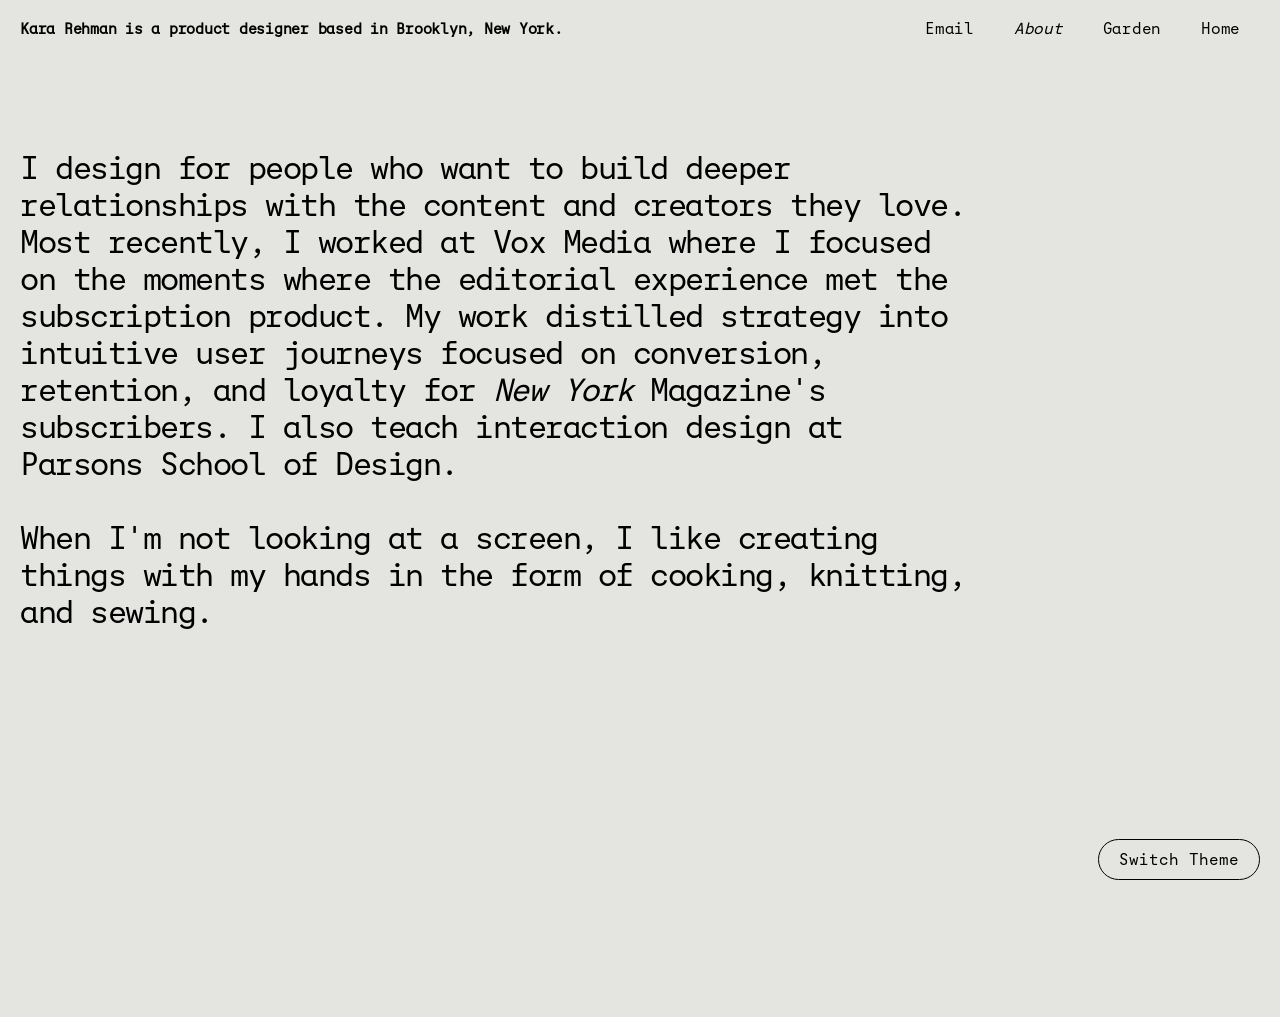
==== about.html @ 9af10dfe "Update about.html" ====
<html>
  <head>
     <title>Kara Rehman</title>
     <meta property="og:title" content="Kara Rehman">
     <meta property="og:type" content="website">
     <meta property="og:url" content="https://kararehman.github.io/">
     <meta property="og:description" content="Kara Rehman is a product designer based in Brooklyn, New York.">
     <meta property="og:site_name" content="Kara">
     <meta property="og:image" content="docs/mobileonboardingflow.png">
     <meta name="viewport" content="width=device-width, initial-scale=1.0">
     <link rel="stylesheet" href="style.css">
      <link id="theme-stylesheet" rel="stylesheet" href="style.css">
     <link href="line.css">
    </head>
  
     <body>
  <div class="header">
       <h1>Kara Rehman is a product designer based in Brooklyn, New York.</h1>
  <div class="navigation">
    <div class="navbutton"><a href="mailto: karaewilson16@gmail.com">Email</a></div>
      <div class="navbutton"><a href="about.html"><i>About</i></a></div>
    <div class="navbutton"><a href="garden.html">Garden</a></div>
    <div class="navbutton"><a href="index.html">Home</a></div>
    </div>
    </div>
       <div class="aboutdescription"><p> 
         I design for people who want to build deeper relationships with the content and creators they love. Most recently, I worked at Vox Media where I focused on the moments where the editorial experience met the subscription product. My work distilled strategy into intuitive user journeys focused on conversion, retention, and loyalty for <i>New York</i> Magazine's subscribers. I also teach interaction design at Parsons School of Design.
         
         <br><br>

         When I'm not looking at a screen, I like creating things with my hands in the form of cooking, knitting, and sewing. 
       </p></div>
        <button id="theme-toggle" onclick="toggleTheme()">Switch Theme</button>

                <script src="script.js"></script>

     </body>
</html>
---- style.css ----
@font-face {
  font-family: 'AugerMonoRegular';
  src: url('docs/AugerMonoTEST-Regular.otf');
  font-style: normal;
}

@font-face {
  font-family: 'AugerMonoLight';
  src: url('docs/AugerMonoTEST-Light.otf');
  font-style: normal;
}

@font-face {
  font-family: 'AugerMonoBold';
  src: url('docs/AugerMonoTEST-Bold.otf');
  font-style: normal;
}

@font-face {
  font-family: 'AugerMonoMedium';
  src: url('docs/AugerMonoTEST-Medium.otf');
  font-style: normal;
}

html, body {
  height: 100%;
  margin: 0;
  letter-spacing: -0.25px;
}

h1 {
  font-family: 'AugerMonoRegular', 'Courier New';
  font-size: 15px; 
  color: black;
  display: block;
  margin: 20px;
  max-width: 60%;
  align-items: center;
}

.homebutton {
  font-family: 'AugerMonoBold', 'Courier New';
  font-size: 15px; 
  color: black;
  position: fixed;
  top: 20px; 
  left: 20px; 
}

::selection {
background-color: black;
  color: white;
}

body {
  background-color: #E4E5E0;
  display: flex;
  flex-direction: column;
  min-height: 100vh;
}

.header {
  display: flex; 
  flex-direction: row; 
  justify-content: space-between; 
}

.navigation {
padding: 0px 20px; 
  display: flex;
  flex-direction: row; 
}

.navbutton {
  font-family: 'AugerMonoRegular', 'Courier New';
  font-size: 16px; 
  color: black; 
  display: flex; 
  flex-direction: row; 
  padding: 0px 20px;
  align-items: center;     /* Vertical */
}

a, a:active {
text-decoration: none;
  color: black;
}

.river {
  box-sizing: border-box;
  max-width: 100%;
  padding: 0px 20px;
}

.projectcard {
  width: 100%;
  overflow: hidden;
  flex: 1;
}

.projectcontent {
  margin: 0px;
  overflow: hidden;
}

.projectname {
  font-family: 'AugerMonoRegular', 'Courier New';
  font-size: 24px; 
  color: black;
  display: block;
  margin-bottom: 20px; 
  line-height: 110%;
  text-transform: uppercase; 
  }

.projectname:hover {
  color: red;
}


.projectdescription {
  font-family: 'AugerMonoLight', 'Courier New';
  font-size: 15px; 
  color: black;
  display: block;
  width: 60%;
  margin: 0px 0px 20px 0px;
}

.imgcarousel {
  display: flex;
  flex-direction: row;
  overflow-x: scroll;
  scroll-snap-type: x mandatory;
  align-items: center;
  gap: 16px;
  max-height: 363px;
}

.projectimg {
  padding: 10px 10px 10px 0px; 
  scroll-snap-align: start;
  height: 363px; /* set whatever max height you want */
  max-height: 363px;
  align-items: stretch;
}

.projectimg img {
  border-radius: 10px;
  height: 100%;
  width: auto;
  max-height: 100%;
  object-fit: contain;
}

.projectimg img {
  max-height: 100%;
  width: auto;
  object-fit: contain;
}

.expandedpreview {
  display: none;  
  transition: all 0.3s ease;
}

.projectcard.open .expandedpreview {
  display: block;
}

.projectcard.open .collapsedpreview .projectname:last-child {
  transform: rotate(180deg);
}

.collapsedpreview {
  position: relative; 
  top: 10px;
  display: flex;
  flex-direction: row;
  justify-content: space-between;
  align-items: center;
  cursor: pointer;
}

.collapsedpreview .projectname:last-child {
  display: inline-block;
  transition: transform 0.3s ease;
}

.collapsedpreview .projectname:first-child {
  flex: 1;
}

.aboutdescription {
  font-family: 'AugerMonoRegular', 'Courier New';
  font-size: 32px; 
  letter-spacing: -1.5px;
  color: black;
  max-width: 50ch;
  min-height: 100vh;
  margin: 60px 20px;
}

#theme-toggle {
  font-family: 'AugerMonoRegular', 'Courier New';
  font-size: 16px; 
  padding: 10px 20px; 
  border: black 1px solid; 
  border-radius: 100px;
  position: fixed; 
  bottom: 20px; 
  right: 20px; 
  cursor: pointer; 
  text-transform: none; 
  background-color: #E4E5E0;
  color: black;
}

#theme-toggle:hover {
  background-color: black;
  color: white;
  text-transform: italic; 
}

.gardentitle {
  font-family: 'AugerMonoRegular', 'Courier New';
  font-size: 64px; 
  color: black;
  display: block;
  margin: 20px;
  max-width: 60%;
}

.gardenproject-title {
  font-family: 'AugerMonoRegular', 'Courier New';
  font-size: 15px; 
  color: black;
  display: block;
  margin: 20px 0px 0px 0px;
}

.gardenproject-description {
  font-family: 'AugerMonoRegular', 'Courier New';
  font-size: 13px; 
  color: black;
  display: block;
  margin: 20px 0px 0px 0px;
}

.garden-container {
  position: relative; 
  margin: 20px;
  display: grid;
  grid-template-columns: repeat(2, 1fr);
  gap: 1.5rem;
  max-width: 1224px;
}

.gardenproj-container {
  display: flex;
  flex-direction: column;
  width: 100%;
  min-width: 0;
}

.gardenimg {
  border: 1px dashed black;
  border-radius: 4px;
  max-width: 600px;
  width: 100%;
  height: auto;
  object-fit: contain;
  display: block;
  margin: 20px 0px 0px 0px;
}


/* mobile styles */

@media (min-width: 200px) and (max-width:768px) {
 body {
  margin: 0;
  padding: 20px;
}

  h1 {
  max-width: 100%;
  line-height: 115%;
  margin: 0px 0px 20px 0px;
}

.imgcarousel {
    display: flex;
    flex-direction: row;
    overflow-x: scroll;
    scroll-snap-type: x mandatory;
    -webkit-overflow-scrolling: touch;
    width: 100%;
    height: auto; /* let content define height */
    gap: 16px;
    padding: 0 16px; /* optional: inset so first/last image isn't flush to edge */
    box-sizing: border-box;
  }

.projectimg {
    flex: 0 0 calc(100% - 32px); /* subtract gap+padding so it still snaps one at a time */
    scroll-snap-align: start;
    padding: 20px 0px; /* remove right padding so it fills edge to edge */
    box-sizing: border-box;
  }

 .projectimg img {
    width: 100%;   /* fill the full width */
    height: auto;  /* maintain aspect ratio */
    object-fit: contain;
  }


.projectcard {
  overflow-x: visible; /* or remove overflow-x: hidden — it clips the carousel */
}
  
.projectcontent {
  display: flex;
  flex-direction: column;
  margin: 20px 0px;
}
  
.projecttext, .projecttext::before,
.projecttext::after  {
    width: 100%;
    padding: 0px;
    box-sizing: border-box;
}

  .projectdescription {
  width: 100%;
  }

  .links {
  display: flex; 
  flex-direction: row; 
  justify-content: start; 
  padding: 0px;
}

  .navigation {
  display: flex;
  flex-direction: column; 
}

.navbutton {
  padding: 0px;
  align-items: end;
  }
  
 .projectcard.open .expandedpreview {
    display: flex;
    flex-direction: column;
  }

  .collapsedpreview {
    position: relative;
    padding-right: 30px; /* make room for the arrow */
  }

  .collapsedpreview .projectname:last-child {
    position: absolute;
    top: 0;
    right: 0;
  }

  .aboutdescription {
  font-size: 18px;
  line-height: 110%;
  display: grid;
  align-items: center;     /* Vertical */
  width: 100%;
  margin: 40px 0px; 
}

  .river {
  box-sizing: border-box;
  max-width: 100%;
  padding: 0px;
}
  
  .projectname {
  font-size: 20px; 
  }

  .thumbnail {
  display: none;
}

  .garden-container {
  position: relative; 
  margin: 20px;
  display: flex;
  flex-direction: column;
  grid-template-columns: 1fr;
  gap: 1.5rem; 
}

  .gardenproj-container {
    grid-template-columns: 1fr;
  }
  
}​
---- style.css ----
@font-face {
  font-family: 'AugerMonoRegular';
  src: url('docs/AugerMonoTEST-Regular.otf');
  font-style: normal;
}

@font-face {
  font-family: 'AugerMonoLight';
  src: url('docs/AugerMonoTEST-Light.otf');
  font-style: normal;
}

@font-face {
  font-family: 'AugerMonoBold';
  src: url('docs/AugerMonoTEST-Bold.otf');
  font-style: normal;
}

@font-face {
  font-family: 'AugerMonoMedium';
  src: url('docs/AugerMonoTEST-Medium.otf');
  font-style: normal;
}

html, body {
  height: 100%;
  margin: 0;
  letter-spacing: -0.25px;
}

h1 {
  font-family: 'AugerMonoRegular', 'Courier New';
  font-size: 15px; 
  color: black;
  display: block;
  margin: 20px;
  max-width: 60%;
  align-items: center;
}

.homebutton {
  font-family: 'AugerMonoBold', 'Courier New';
  font-size: 15px; 
  color: black;
  position: fixed;
  top: 20px; 
  left: 20px; 
}

::selection {
background-color: black;
  color: white;
}

body {
  background-color: #E4E5E0;
  display: flex;
  flex-direction: column;
  min-height: 100vh;
}

.header {
  display: flex; 
  flex-direction: row; 
  justify-content: space-between; 
}

.navigation {
padding: 0px 20px; 
  display: flex;
  flex-direction: row; 
}

.navbutton {
  font-family: 'AugerMonoRegular', 'Courier New';
  font-size: 16px; 
  color: black; 
  display: flex; 
  flex-direction: row; 
  padding: 0px 20px;
  align-items: center;     /* Vertical */
}

a, a:active {
text-decoration: none;
  color: black;
}

.river {
  box-sizing: border-box;
  max-width: 100%;
  padding: 0px 20px;
}

.projectcard {
  width: 100%;
  overflow: hidden;
  flex: 1;
}

.projectcontent {
  margin: 0px;
  overflow: hidden;
}

.projectname {
  font-family: 'AugerMonoRegular', 'Courier New';
  font-size: 24px; 
  color: black;
  display: block;
  margin-bottom: 20px; 
  line-height: 110%;
  text-transform: uppercase; 
  }

.projectname:hover {
  color: red;
}


.projectdescription {
  font-family: 'AugerMonoLight', 'Courier New';
  font-size: 15px; 
  color: black;
  display: block;
  width: 60%;
  margin: 0px 0px 20px 0px;
}

.imgcarousel {
  display: flex;
  flex-direction: row;
  overflow-x: scroll;
  scroll-snap-type: x mandatory;
  align-items: center;
  gap: 16px;
  max-height: 363px;
}

.projectimg {
  padding: 10px 10px 10px 0px; 
  scroll-snap-align: start;
  height: 363px; /* set whatever max height you want */
  max-height: 363px;
  align-items: stretch;
}

.projectimg img {
  border-radius: 10px;
  height: 100%;
  width: auto;
  max-height: 100%;
  object-fit: contain;
}

.projectimg img {
  max-height: 100%;
  width: auto;
  object-fit: contain;
}

.expandedpreview {
  display: none;  
  transition: all 0.3s ease;
}

.projectcard.open .expandedpreview {
  display: block;
}

.projectcard.open .collapsedpreview .projectname:last-child {
  transform: rotate(180deg);
}

.collapsedpreview {
  position: relative; 
  top: 10px;
  display: flex;
  flex-direction: row;
  justify-content: space-between;
  align-items: center;
  cursor: pointer;
}

.collapsedpreview .projectname:last-child {
  display: inline-block;
  transition: transform 0.3s ease;
}

.collapsedpreview .projectname:first-child {
  flex: 1;
}

.aboutdescription {
  font-family: 'AugerMonoRegular', 'Courier New';
  font-size: 32px; 
  letter-spacing: -1.5px;
  color: black;
  max-width: 50ch;
  min-height: 100vh;
  margin: 60px 20px;
}

#theme-toggle {
  font-family: 'AugerMonoRegular', 'Courier New';
  font-size: 16px; 
  padding: 10px 20px; 
  border: black 1px solid; 
  border-radius: 100px;
  position: fixed; 
  bottom: 20px; 
  right: 20px; 
  cursor: pointer; 
  text-transform: none; 
  background-color: #E4E5E0;
  color: black;
}

#theme-toggle:hover {
  background-color: black;
  color: white;
  text-transform: italic; 
}

.gardentitle {
  font-family: 'AugerMonoRegular', 'Courier New';
  font-size: 64px; 
  color: black;
  display: block;
  margin: 20px;
  max-width: 60%;
}

.gardenproject-title {
  font-family: 'AugerMonoRegular', 'Courier New';
  font-size: 15px; 
  color: black;
  display: block;
  margin: 20px 0px 0px 0px;
}

.gardenproject-description {
  font-family: 'AugerMonoRegular', 'Courier New';
  font-size: 13px; 
  color: black;
  display: block;
  margin: 20px 0px 0px 0px;
}

.garden-container {
  position: relative; 
  margin: 20px;
  display: grid;
  grid-template-columns: repeat(2, 1fr);
  gap: 1.5rem;
  max-width: 1224px;
}

.gardenproj-container {
  display: flex;
  flex-direction: column;
  width: 100%;
  min-width: 0;
}

.gardenimg {
  border: 1px dashed black;
  border-radius: 4px;
  max-width: 600px;
  width: 100%;
  height: auto;
  object-fit: contain;
  display: block;
  margin: 20px 0px 0px 0px;
}


/* mobile styles */

@media (min-width: 200px) and (max-width:768px) {
 body {
  margin: 0;
  padding: 20px;
}

  h1 {
  max-width: 100%;
  line-height: 115%;
  margin: 0px 0px 20px 0px;
}

.imgcarousel {
    display: flex;
    flex-direction: row;
    overflow-x: scroll;
    scroll-snap-type: x mandatory;
    -webkit-overflow-scrolling: touch;
    width: 100%;
    height: auto; /* let content define height */
    gap: 16px;
    padding: 0 16px; /* optional: inset so first/last image isn't flush to edge */
    box-sizing: border-box;
  }

.projectimg {
    flex: 0 0 calc(100% - 32px); /* subtract gap+padding so it still snaps one at a time */
    scroll-snap-align: start;
    padding: 20px 0px; /* remove right padding so it fills edge to edge */
    box-sizing: border-box;
  }

 .projectimg img {
    width: 100%;   /* fill the full width */
    height: auto;  /* maintain aspect ratio */
    object-fit: contain;
  }


.projectcard {
  overflow-x: visible; /* or remove overflow-x: hidden — it clips the carousel */
}
  
.projectcontent {
  display: flex;
  flex-direction: column;
  margin: 20px 0px;
}
  
.projecttext, .projecttext::before,
.projecttext::after  {
    width: 100%;
    padding: 0px;
    box-sizing: border-box;
}

  .projectdescription {
  width: 100%;
  }

  .links {
  display: flex; 
  flex-direction: row; 
  justify-content: start; 
  padding: 0px;
}

  .navigation {
  display: flex;
  flex-direction: column; 
}

.navbutton {
  padding: 0px;
  align-items: end;
  }
  
 .projectcard.open .expandedpreview {
    display: flex;
    flex-direction: column;
  }

  .collapsedpreview {
    position: relative;
    padding-right: 30px; /* make room for the arrow */
  }

  .collapsedpreview .projectname:last-child {
    position: absolute;
    top: 0;
    right: 0;
  }

  .aboutdescription {
  font-size: 18px;
  line-height: 110%;
  display: grid;
  align-items: center;     /* Vertical */
  width: 100%;
  margin: 40px 0px; 
}

  .river {
  box-sizing: border-box;
  max-width: 100%;
  padding: 0px;
}
  
  .projectname {
  font-size: 20px; 
  }

  .thumbnail {
  display: none;
}

  .garden-container {
  position: relative; 
  margin: 20px;
  display: flex;
  flex-direction: column;
  grid-template-columns: 1fr;
  gap: 1.5rem; 
}

  .gardenproj-container {
    grid-template-columns: 1fr;
  }
  
}​
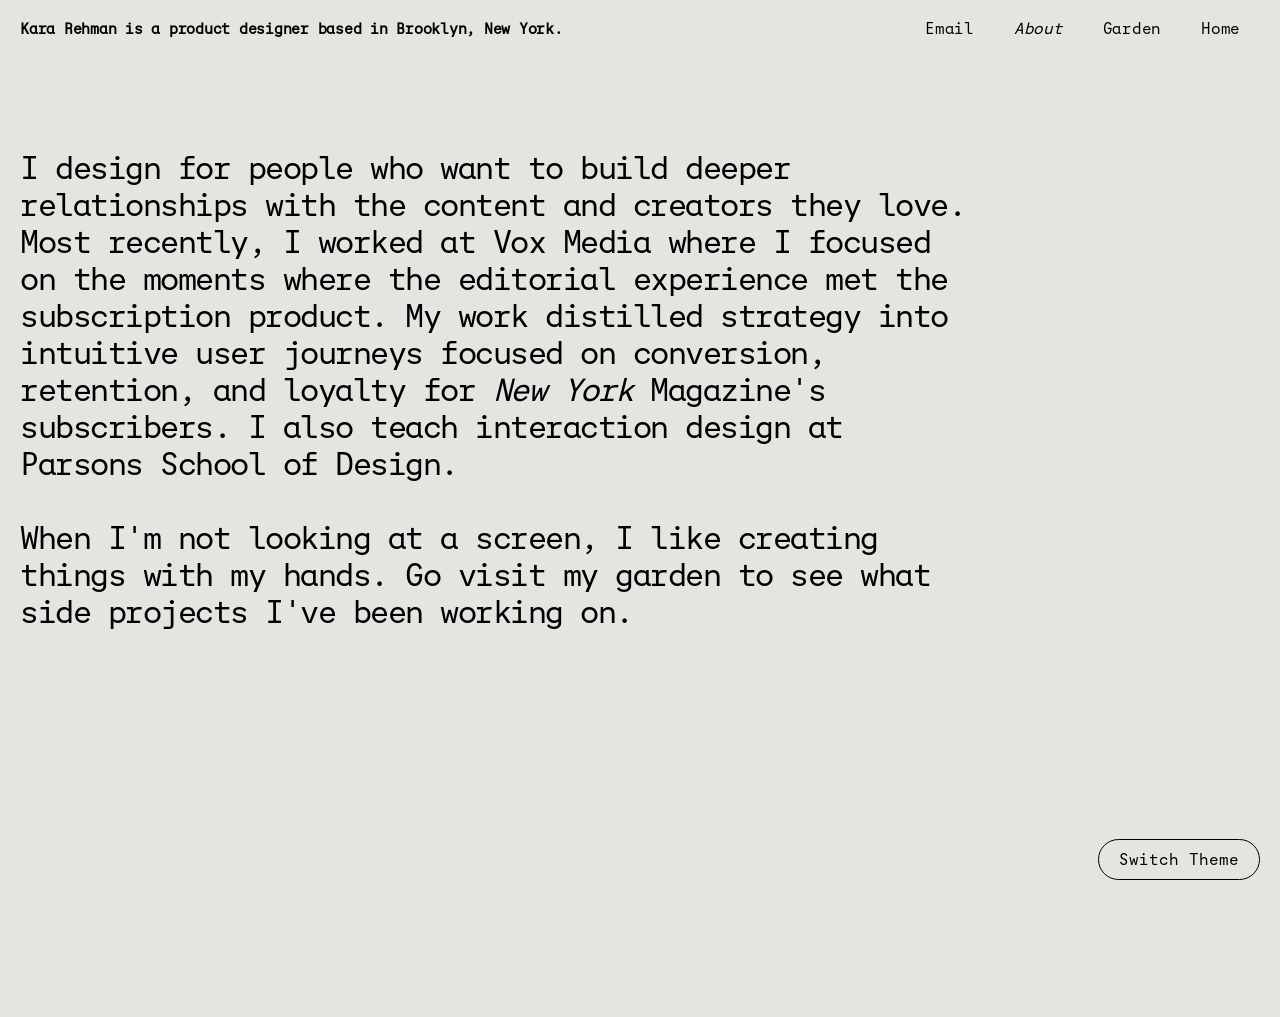
==== commit 33d3b1bb: "Update about.html" ====
--- a/about.html
+++ b/about.html
@@ -28,7 +28,7 @@
          
          <br><br>
 
-         When I'm not looking at a screen, I like creating things with my hands in the form of cooking, knitting, and sewing. 
+         When I'm not looking at a screen, I like creating things with my hands. Go visit my <a href="garden.html">garden</a> to see what side projects I've been working on. 
        </p></div>
         <button id="theme-toggle" onclick="toggleTheme()">Switch Theme</button>
 
--- a/style.css
+++ b/style.css
@@ -79,6 +79,10 @@
   flex-direction: row; 
   padding: 0px 20px;
   align-items: center;     /* Vertical */
+}
+
+.navbutton:hover {
+  color: red; 
 }
 
 a, a:active {
--- a/style.css
+++ b/style.css
@@ -79,6 +79,10 @@
   flex-direction: row; 
   padding: 0px 20px;
   align-items: center;     /* Vertical */
+}
+
+.navbutton:hover {
+  color: red; 
 }
 
 a, a:active {
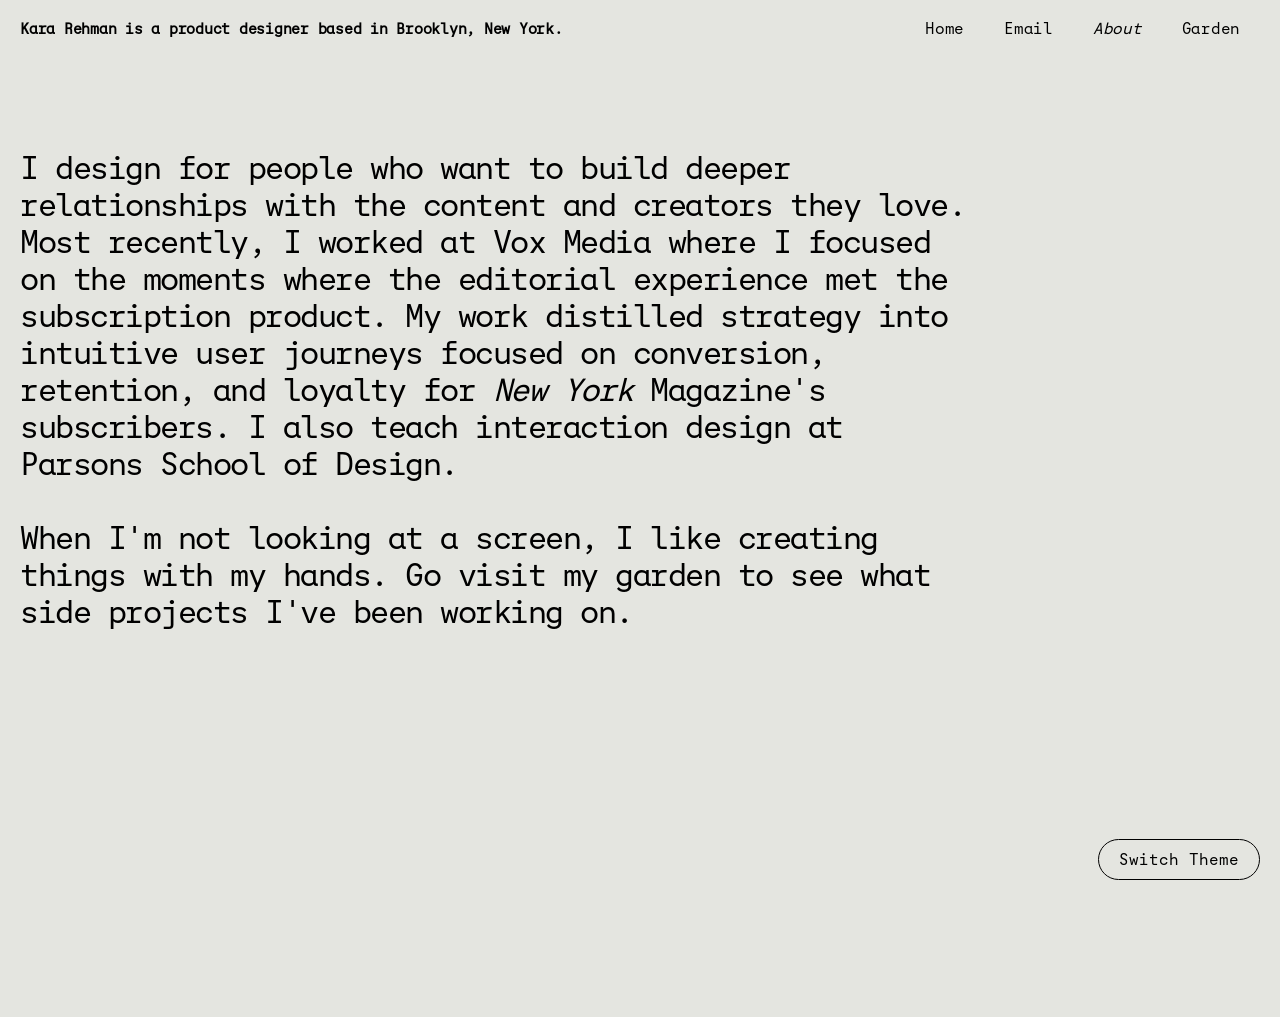
==== commit 73ac5332: "Update about.html" ====
--- a/about.html
+++ b/about.html
@@ -17,10 +17,10 @@
   <div class="header">
        <h1>Kara Rehman is a product designer based in Brooklyn, New York.</h1>
   <div class="navigation">
+    <div class="navbutton"><a href="index.html">Home</a></div>
     <div class="navbutton"><a href="mailto: karaewilson16@gmail.com">Email</a></div>
       <div class="navbutton"><a href="about.html"><i>About</i></a></div>
     <div class="navbutton"><a href="garden.html">Garden</a></div>
-    <div class="navbutton"><a href="index.html">Home</a></div>
     </div>
     </div>
        <div class="aboutdescription"><p> 
--- a/style.css
+++ b/style.css
@@ -218,6 +218,7 @@
   text-transform: none; 
   background-color: #E4E5E0;
   color: black;
+  display: hidden;
 }
 
 #theme-toggle:hover {
@@ -231,13 +232,13 @@
   font-size: 64px; 
   color: black;
   display: block;
-  margin: 20px;
+  margin: 20px 0px 0px 20px;
   max-width: 60%;
 }
 
 .gardenproject-title {
   font-family: 'AugerMonoRegular', 'Courier New';
-  font-size: 15px; 
+  font-size: 20px; 
   color: black;
   display: block;
   margin: 20px 0px 0px 0px;
@@ -270,10 +271,9 @@
 .gardenimg {
   border: 1px dashed black;
   border-radius: 4px;
-  max-width: 600px;
   width: 100%;
-  height: auto;
-  object-fit: contain;
+  height: 300px;
+  object-fit: cover;
   display: block;
   margin: 20px 0px 0px 0px;
 }
@@ -290,7 +290,8 @@
   h1 {
   max-width: 100%;
   line-height: 115%;
-  margin: 0px 0px 20px 0px;
+  margin: 20px 0px 0px 0px;
+  position: relative; 
 }
 
 .imgcarousel {
@@ -350,7 +351,11 @@
 
   .navigation {
   display: flex;
-  flex-direction: column; 
+  flex-direction: row; 
+  position: fixed;
+    top: 20px;
+  margin: 20px 0px;
+  justify-content: space-between;
 }
 
 .navbutton {
--- a/style.css
+++ b/style.css
@@ -218,6 +218,7 @@
   text-transform: none; 
   background-color: #E4E5E0;
   color: black;
+  display: hidden;
 }
 
 #theme-toggle:hover {
@@ -231,13 +232,13 @@
   font-size: 64px; 
   color: black;
   display: block;
-  margin: 20px;
+  margin: 20px 0px 0px 20px;
   max-width: 60%;
 }
 
 .gardenproject-title {
   font-family: 'AugerMonoRegular', 'Courier New';
-  font-size: 15px; 
+  font-size: 20px; 
   color: black;
   display: block;
   margin: 20px 0px 0px 0px;
@@ -270,10 +271,9 @@
 .gardenimg {
   border: 1px dashed black;
   border-radius: 4px;
-  max-width: 600px;
   width: 100%;
-  height: auto;
-  object-fit: contain;
+  height: 300px;
+  object-fit: cover;
   display: block;
   margin: 20px 0px 0px 0px;
 }
@@ -290,7 +290,8 @@
   h1 {
   max-width: 100%;
   line-height: 115%;
-  margin: 0px 0px 20px 0px;
+  margin: 20px 0px 0px 0px;
+  position: relative; 
 }
 
 .imgcarousel {
@@ -350,7 +351,11 @@
 
   .navigation {
   display: flex;
-  flex-direction: column; 
+  flex-direction: row; 
+  position: fixed;
+    top: 20px;
+  margin: 20px 0px;
+  justify-content: space-between;
 }
 
 .navbutton {
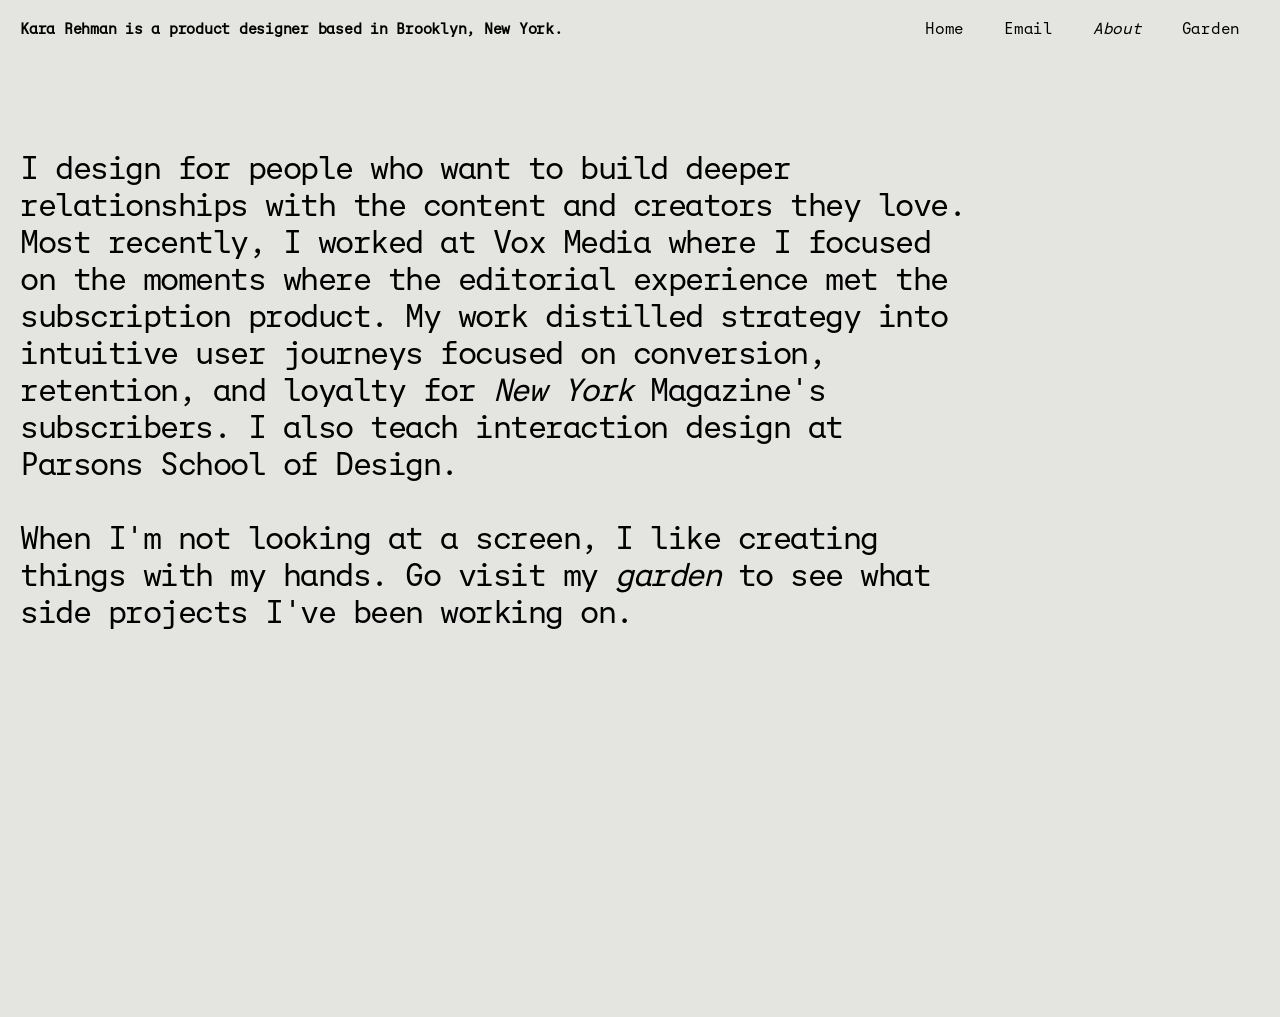
==== commit 0afcb6c0: "Update about.html" ====
--- a/about.html
+++ b/about.html
@@ -28,7 +28,7 @@
          
          <br><br>
 
-         When I'm not looking at a screen, I like creating things with my hands. Go visit my <a href="garden.html">garden</a> to see what side projects I've been working on. 
+         When I'm not looking at a screen, I like creating things with my hands. Go visit my <a href="garden.html"><i>garden</i></a> to see what side projects I've been working on. 
        </p></div>
         <button id="theme-toggle" onclick="toggleTheme()">Switch Theme</button>
 
--- a/style.css
+++ b/style.css
@@ -218,7 +218,7 @@
   text-transform: none; 
   background-color: #E4E5E0;
   color: black;
-  display: hidden;
+  display: none;
 }
 
 #theme-toggle:hover {
@@ -284,14 +284,18 @@
 @media (min-width: 200px) and (max-width:768px) {
  body {
   margin: 0;
-  padding: 20px;
+  padding-top: 80px;
 }
 
   h1 {
   max-width: 100%;
   line-height: 115%;
-  margin: 20px 0px 0px 0px;
+  margin: 20px 0px 0px 20px;
   position: relative; 
+}
+
+  .header {
+  margin: 10px 0px 0px 20px;
 }
 
 .imgcarousel {
@@ -353,14 +357,12 @@
   display: flex;
   flex-direction: row; 
   position: fixed;
-    top: 20px;
-  margin: 20px 0px;
-  justify-content: space-between;
+  justify-content: flex-start;
 }
 
 .navbutton {
   padding: 0px;
-  align-items: end;
+  align-self: flex-end;
   }
   
  .projectcard.open .expandedpreview {
@@ -402,6 +404,9 @@
   display: none;
 }
 
+  .gardentitle {
+  margin: 20px 0px 0px 20px;
+}
   .garden-container {
   position: relative; 
   margin: 20px;
--- a/style.css
+++ b/style.css
@@ -218,7 +218,7 @@
   text-transform: none; 
   background-color: #E4E5E0;
   color: black;
-  display: hidden;
+  display: none;
 }
 
 #theme-toggle:hover {
@@ -284,14 +284,18 @@
 @media (min-width: 200px) and (max-width:768px) {
  body {
   margin: 0;
-  padding: 20px;
+  padding-top: 80px;
 }
 
   h1 {
   max-width: 100%;
   line-height: 115%;
-  margin: 20px 0px 0px 0px;
+  margin: 20px 0px 0px 20px;
   position: relative; 
+}
+
+  .header {
+  margin: 10px 0px 0px 20px;
 }
 
 .imgcarousel {
@@ -353,14 +357,12 @@
   display: flex;
   flex-direction: row; 
   position: fixed;
-    top: 20px;
-  margin: 20px 0px;
-  justify-content: space-between;
+  justify-content: flex-start;
 }
 
 .navbutton {
   padding: 0px;
-  align-items: end;
+  align-self: flex-end;
   }
   
  .projectcard.open .expandedpreview {
@@ -402,6 +404,9 @@
   display: none;
 }
 
+  .gardentitle {
+  margin: 20px 0px 0px 20px;
+}
   .garden-container {
   position: relative; 
   margin: 20px;
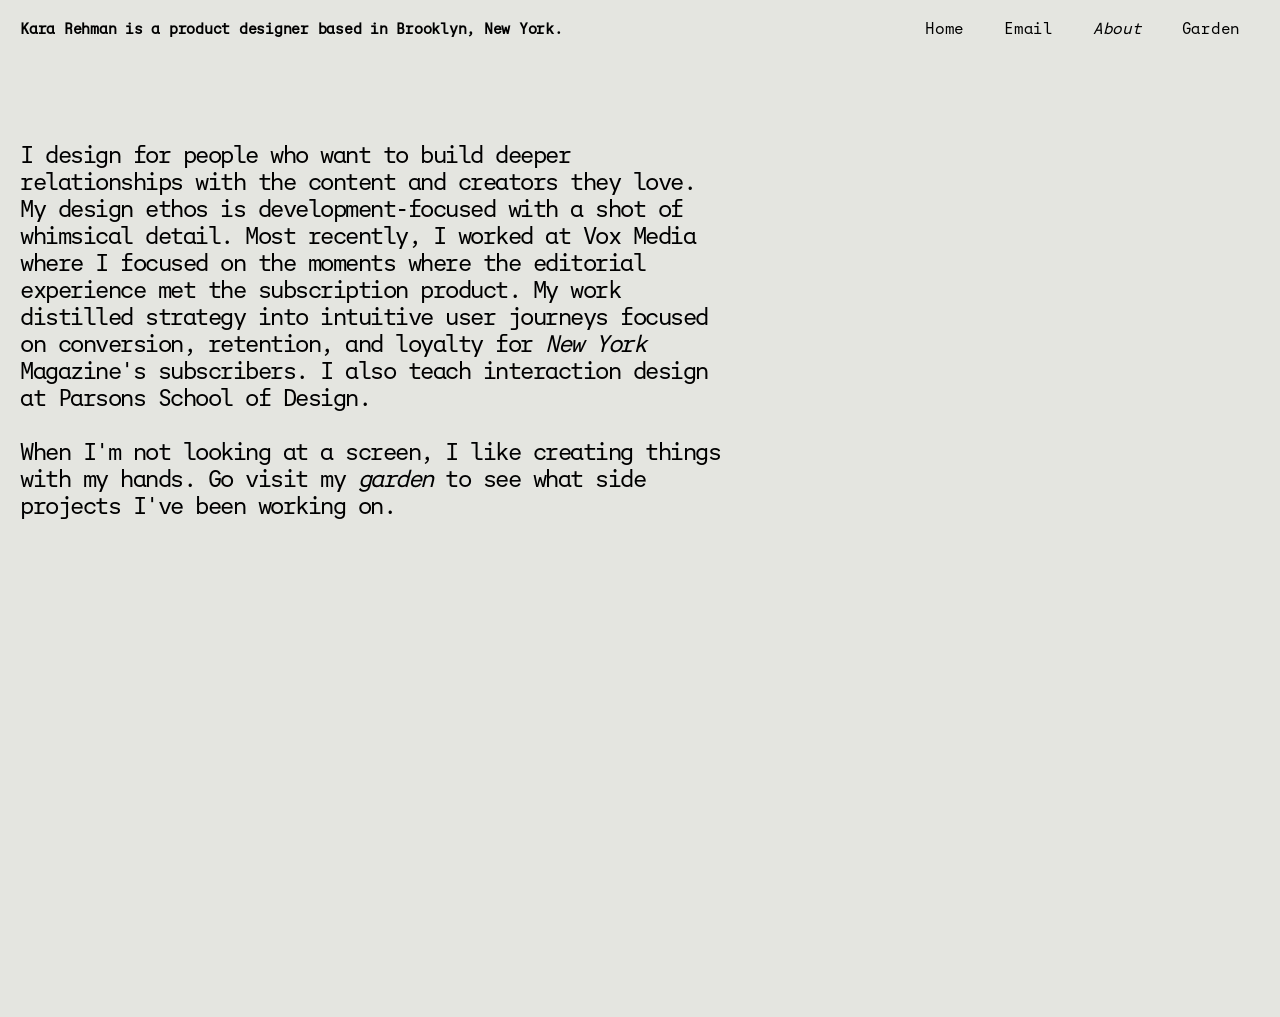
==== commit 1c6b4745: "Update about.html" ====
--- a/about.html
+++ b/about.html
@@ -24,7 +24,7 @@
     </div>
     </div>
        <div class="aboutdescription"><p> 
-         I design for people who want to build deeper relationships with the content and creators they love. Most recently, I worked at Vox Media where I focused on the moments where the editorial experience met the subscription product. My work distilled strategy into intuitive user journeys focused on conversion, retention, and loyalty for <i>New York</i> Magazine's subscribers. I also teach interaction design at Parsons School of Design.
+         I design for people who want to build deeper relationships with the content and creators they love. My design ethos is development-focused with a shot of whimsical detail. Most recently, I worked at Vox Media where I focused on the moments where the editorial experience met the subscription product. My work distilled strategy into intuitive user journeys focused on conversion, retention, and loyalty for <i>New York</i> Magazine's subscribers. I also teach interaction design at Parsons School of Design.
          
          <br><br>
 
--- a/style.css
+++ b/style.css
@@ -197,7 +197,7 @@
 
 .aboutdescription {
   font-family: 'AugerMonoRegular', 'Courier New';
-  font-size: 32px; 
+  font-size: 24px; 
   letter-spacing: -1.5px;
   color: black;
   max-width: 50ch;
@@ -234,6 +234,7 @@
   display: block;
   margin: 20px 0px 0px 20px;
   max-width: 60%;
+  letter-spacing: -2px;
 }
 
 .gardenproject-title {
@@ -249,33 +250,65 @@
   font-size: 13px; 
   color: black;
   display: block;
-  margin: 20px 0px 0px 0px;
+  margin: 10px 0px 0px 0px;
 }
 
 .garden-container {
-  position: relative; 
+  position: relative;
   margin: 20px;
-  display: grid;
-  grid-template-columns: repeat(2, 1fr);
-  gap: 1.5rem;
+  width: calc(100% - 40px);
   max-width: 1224px;
+  min-height: 100vh; /* fallback before JS sets the real height */
+  overflow: visible;
 }
 
 .gardenproj-container {
-  display: flex;
-  flex-direction: column;
-  width: 100%;
-  min-width: 0;
+  position: absolute;
+  cursor: pointer;
+}
+
+.gardenproj-container .gardenproject-title,
+.gardenproj-container .gardenproject-description {
+  display: none;
 }
 
 .gardenimg {
   border: 1px dashed black;
   border-radius: 4px;
-  width: 100%;
-  height: 300px;
-  object-fit: cover;
-  display: block;
-  margin: 20px 0px 0px 0px;
+  display: block;
+  max-width: 600px;
+  max-height: 600px;
+  width: auto;
+  height: auto;
+  margin: 0;
+}
+
+#garden-caption {
+  position: fixed;
+  bottom: 20px;
+  right: 20px;
+  max-width: 280px;
+  padding: 16px;
+  background-color: #E4E5E0;
+  opacity: 0;
+  pointer-events: none;
+  transition: opacity 0.15s ease;
+  z-index: 100;
+}
+
+#garden-caption.visible {
+  opacity: 1;
+}
+
+#garden-caption .caption-title {
+  font-family: 'AugerMonoRegular', 'Courier New';
+  font-size: 16px;
+  margin-bottom: 8px;
+}
+
+#garden-caption .caption-description {
+  font-family: 'AugerMonoRegular', 'Courier New';
+  font-size: 13px;
 }
 
 
@@ -283,19 +316,19 @@
 
 @media (min-width: 200px) and (max-width:768px) {
  body {
-  margin: 0;
-  padding-top: 80px;
+  margin: 20px;
+  padding-top: 40px;
 }
 
   h1 {
   max-width: 100%;
   line-height: 115%;
-  margin: 20px 0px 0px 20px;
+  margin: 20px 0px 0px 0px;
   position: relative; 
 }
 
   .header {
-  margin: 10px 0px 0px 20px;
+  margin: 10px 0px 20px 0px;
 }
 
 .imgcarousel {
@@ -357,11 +390,12 @@
   display: flex;
   flex-direction: row; 
   position: fixed;
-  justify-content: flex-start;
+  justify-content: space-evenly;
+  padding: 0px; 
 }
 
 .navbutton {
-  padding: 0px;
+  padding: 0px 10px 0px 0px;
   align-self: flex-end;
   }
   
@@ -405,19 +439,41 @@
 }
 
   .gardentitle {
-  margin: 20px 0px 0px 20px;
-}
-  .garden-container {
-  position: relative; 
-  margin: 20px;
-  display: flex;
-  flex-direction: column;
-  grid-template-columns: 1fr;
-  gap: 1.5rem; 
-}
-
-  .gardenproj-container {
-    grid-template-columns: 1fr;
-  }
+  margin: 20px 0px 0px 0px;
+}
+ .garden-container {
+  position: relative;
+  width: calc(100% - 40px);
+  height: calc(100vh - 40px);
+  margin: 0px;
+  overflow: hidden;
+}
+
+.gardenimg {
+  max-width: min(48vw, 220px);
+  max-height: min(40vh, 220px);
+}
+
+.gardenproj-container .gardenproject-title,
+.gardenproj-container .gardenproject-description {
+  display: none; /* stays hidden here on mobile too — shown via tap in the caption box */
+}
+
+#garden-caption {
+  left: 0;
+  right: 0;
+  bottom: 0;
+  width: 100%;
+  max-width: 100%;
+  transform: none;
+  text-align: center;
+  padding: 16px 20px;
+  box-sizing: border-box;
+  border-radius: 0;
+}
+
+#scroll-cue {
+  display: none; /* nothing to scroll to on mobile — everything fits in one screen */
+}
   
 }​
--- a/style.css
+++ b/style.css
@@ -197,7 +197,7 @@
 
 .aboutdescription {
   font-family: 'AugerMonoRegular', 'Courier New';
-  font-size: 32px; 
+  font-size: 24px; 
   letter-spacing: -1.5px;
   color: black;
   max-width: 50ch;
@@ -234,6 +234,7 @@
   display: block;
   margin: 20px 0px 0px 20px;
   max-width: 60%;
+  letter-spacing: -2px;
 }
 
 .gardenproject-title {
@@ -249,33 +250,65 @@
   font-size: 13px; 
   color: black;
   display: block;
-  margin: 20px 0px 0px 0px;
+  margin: 10px 0px 0px 0px;
 }
 
 .garden-container {
-  position: relative; 
+  position: relative;
   margin: 20px;
-  display: grid;
-  grid-template-columns: repeat(2, 1fr);
-  gap: 1.5rem;
+  width: calc(100% - 40px);
   max-width: 1224px;
+  min-height: 100vh; /* fallback before JS sets the real height */
+  overflow: visible;
 }
 
 .gardenproj-container {
-  display: flex;
-  flex-direction: column;
-  width: 100%;
-  min-width: 0;
+  position: absolute;
+  cursor: pointer;
+}
+
+.gardenproj-container .gardenproject-title,
+.gardenproj-container .gardenproject-description {
+  display: none;
 }
 
 .gardenimg {
   border: 1px dashed black;
   border-radius: 4px;
-  width: 100%;
-  height: 300px;
-  object-fit: cover;
-  display: block;
-  margin: 20px 0px 0px 0px;
+  display: block;
+  max-width: 600px;
+  max-height: 600px;
+  width: auto;
+  height: auto;
+  margin: 0;
+}
+
+#garden-caption {
+  position: fixed;
+  bottom: 20px;
+  right: 20px;
+  max-width: 280px;
+  padding: 16px;
+  background-color: #E4E5E0;
+  opacity: 0;
+  pointer-events: none;
+  transition: opacity 0.15s ease;
+  z-index: 100;
+}
+
+#garden-caption.visible {
+  opacity: 1;
+}
+
+#garden-caption .caption-title {
+  font-family: 'AugerMonoRegular', 'Courier New';
+  font-size: 16px;
+  margin-bottom: 8px;
+}
+
+#garden-caption .caption-description {
+  font-family: 'AugerMonoRegular', 'Courier New';
+  font-size: 13px;
 }
 
 
@@ -283,19 +316,19 @@
 
 @media (min-width: 200px) and (max-width:768px) {
  body {
-  margin: 0;
-  padding-top: 80px;
+  margin: 20px;
+  padding-top: 40px;
 }
 
   h1 {
   max-width: 100%;
   line-height: 115%;
-  margin: 20px 0px 0px 20px;
+  margin: 20px 0px 0px 0px;
   position: relative; 
 }
 
   .header {
-  margin: 10px 0px 0px 20px;
+  margin: 10px 0px 20px 0px;
 }
 
 .imgcarousel {
@@ -357,11 +390,12 @@
   display: flex;
   flex-direction: row; 
   position: fixed;
-  justify-content: flex-start;
+  justify-content: space-evenly;
+  padding: 0px; 
 }
 
 .navbutton {
-  padding: 0px;
+  padding: 0px 10px 0px 0px;
   align-self: flex-end;
   }
   
@@ -405,19 +439,41 @@
 }
 
   .gardentitle {
-  margin: 20px 0px 0px 20px;
-}
-  .garden-container {
-  position: relative; 
-  margin: 20px;
-  display: flex;
-  flex-direction: column;
-  grid-template-columns: 1fr;
-  gap: 1.5rem; 
-}
-
-  .gardenproj-container {
-    grid-template-columns: 1fr;
-  }
+  margin: 20px 0px 0px 0px;
+}
+ .garden-container {
+  position: relative;
+  width: calc(100% - 40px);
+  height: calc(100vh - 40px);
+  margin: 0px;
+  overflow: hidden;
+}
+
+.gardenimg {
+  max-width: min(48vw, 220px);
+  max-height: min(40vh, 220px);
+}
+
+.gardenproj-container .gardenproject-title,
+.gardenproj-container .gardenproject-description {
+  display: none; /* stays hidden here on mobile too — shown via tap in the caption box */
+}
+
+#garden-caption {
+  left: 0;
+  right: 0;
+  bottom: 0;
+  width: 100%;
+  max-width: 100%;
+  transform: none;
+  text-align: center;
+  padding: 16px 20px;
+  box-sizing: border-box;
+  border-radius: 0;
+}
+
+#scroll-cue {
+  display: none; /* nothing to scroll to on mobile — everything fits in one screen */
+}
   
 }​
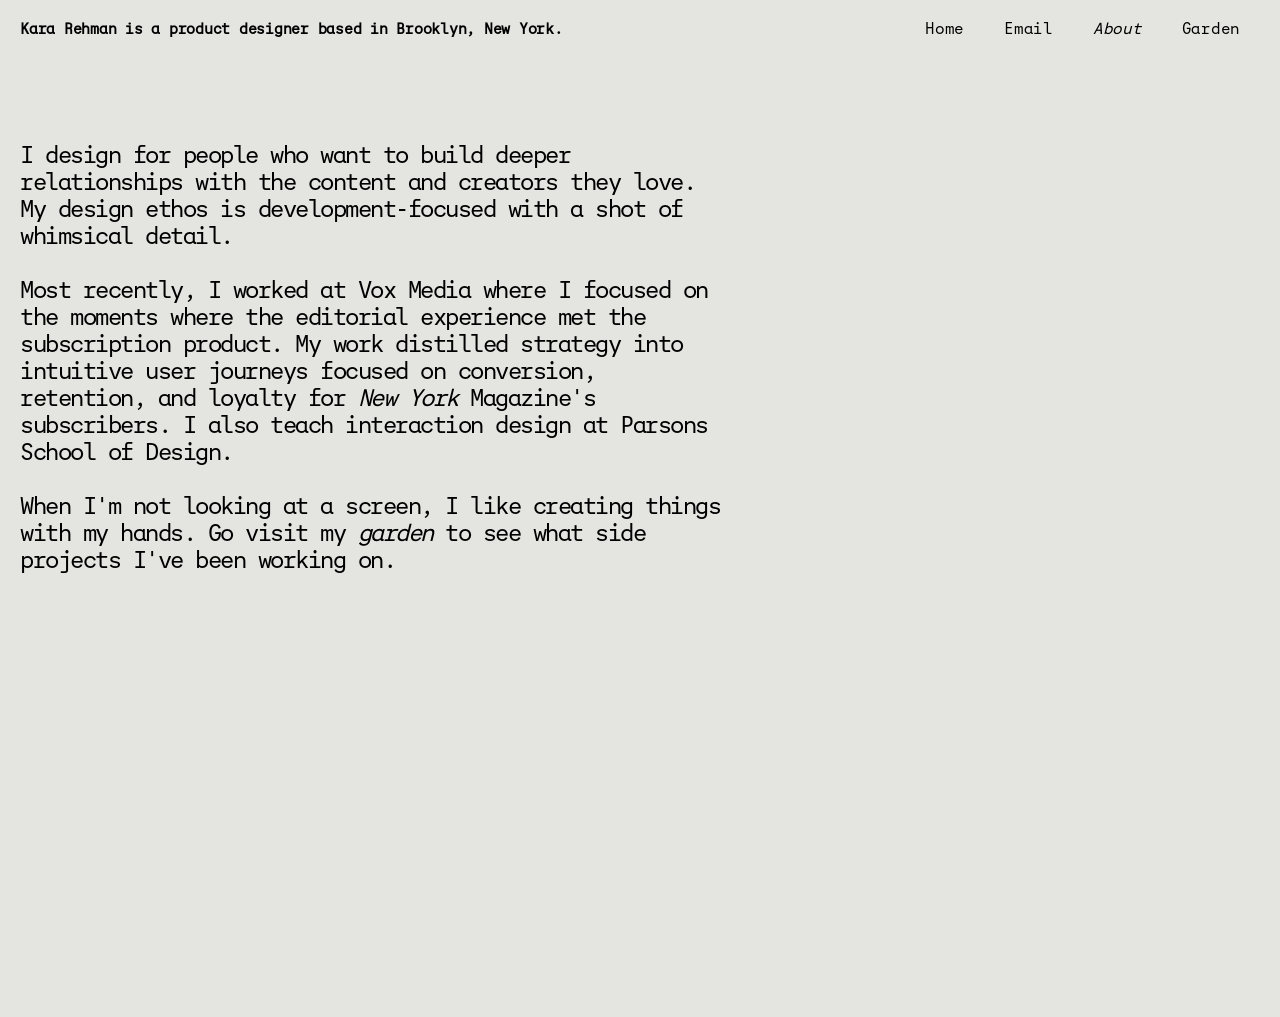
==== commit b63a3643: "Update about.html" ====
--- a/about.html
+++ b/about.html
@@ -24,7 +24,9 @@
     </div>
     </div>
        <div class="aboutdescription"><p> 
-         I design for people who want to build deeper relationships with the content and creators they love. My design ethos is development-focused with a shot of whimsical detail. Most recently, I worked at Vox Media where I focused on the moments where the editorial experience met the subscription product. My work distilled strategy into intuitive user journeys focused on conversion, retention, and loyalty for <i>New York</i> Magazine's subscribers. I also teach interaction design at Parsons School of Design.
+         I design for people who want to build deeper relationships with the content and creators they love. My design ethos is development-focused with a shot of whimsical detail. 
+         <br><br>
+         Most recently, I worked at Vox Media where I focused on the moments where the editorial experience met the subscription product. My work distilled strategy into intuitive user journeys focused on conversion, retention, and loyalty for <i>New York</i> Magazine's subscribers. I also teach interaction design at Parsons School of Design.
          
          <br><br>
 
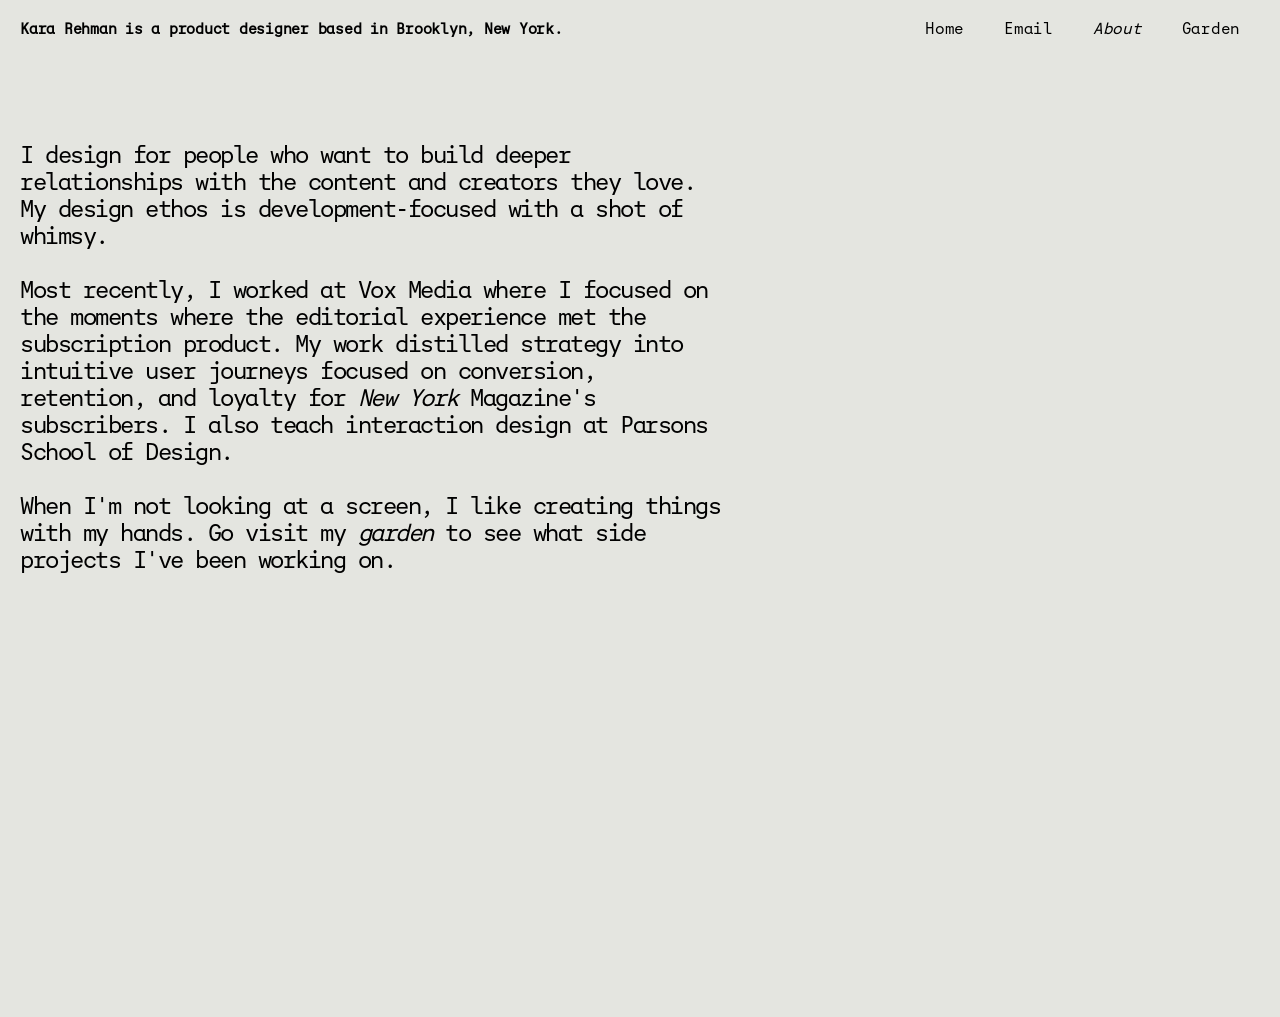
==== commit b18bd77c: "Update about.html" ====
--- a/about.html
+++ b/about.html
@@ -24,7 +24,7 @@
     </div>
     </div>
        <div class="aboutdescription"><p> 
-         I design for people who want to build deeper relationships with the content and creators they love. My design ethos is development-focused with a shot of whimsical detail. 
+         I design for people who want to build deeper relationships with the content and creators they love. My design ethos is development-focused with a shot of whimsy. 
          <br><br>
          Most recently, I worked at Vox Media where I focused on the moments where the editorial experience met the subscription product. My work distilled strategy into intuitive user journeys focused on conversion, retention, and loyalty for <i>New York</i> Magazine's subscribers. I also teach interaction design at Parsons School of Design.
          
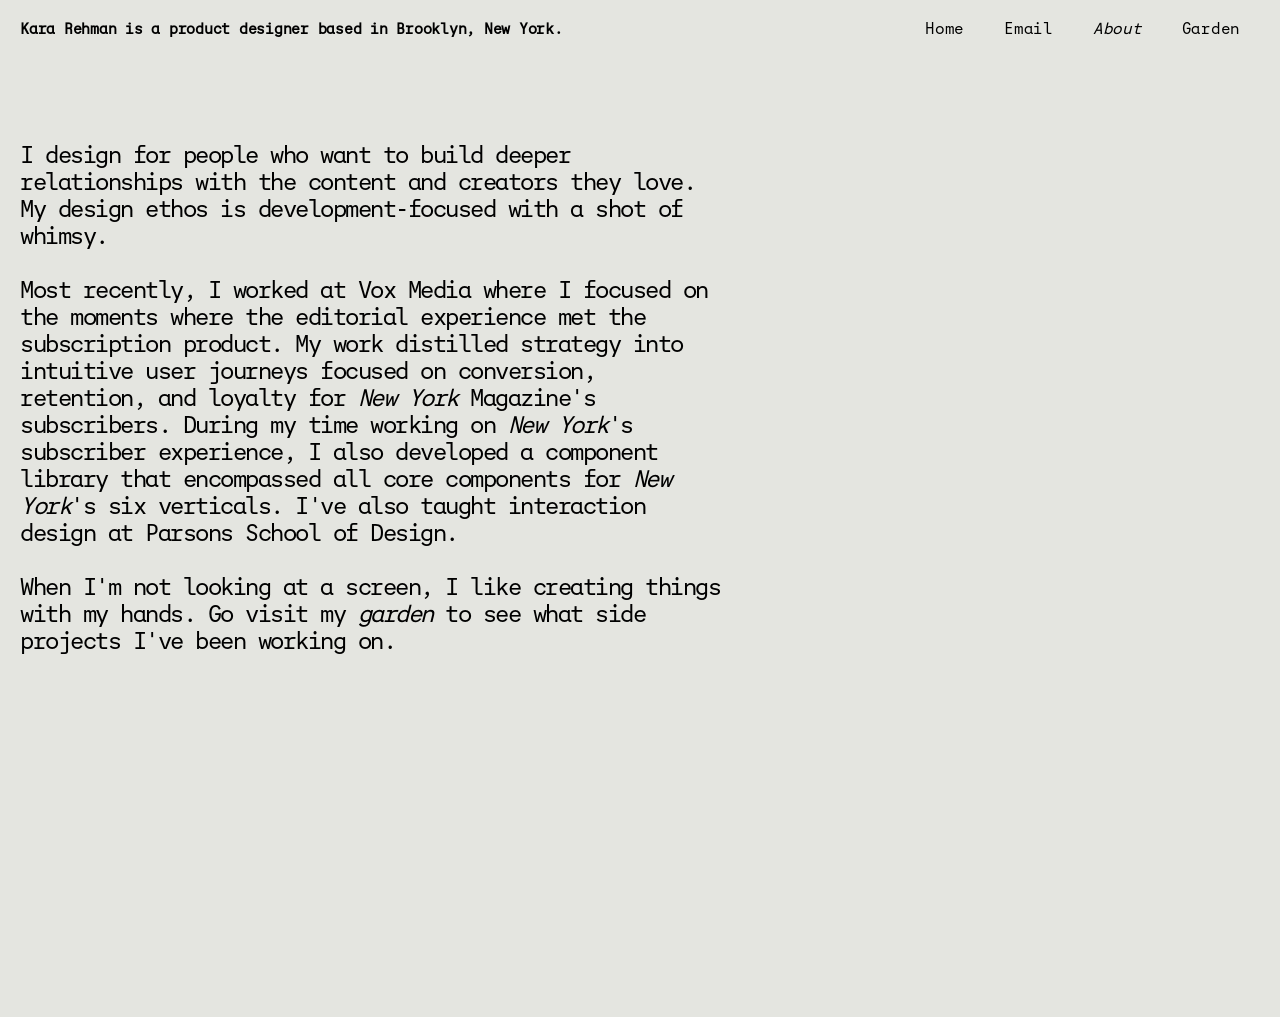
==== commit 5d1d06e6: "Update about.html" ====
--- a/about.html
+++ b/about.html
@@ -26,7 +26,7 @@
        <div class="aboutdescription"><p> 
          I design for people who want to build deeper relationships with the content and creators they love. My design ethos is development-focused with a shot of whimsy. 
          <br><br>
-         Most recently, I worked at Vox Media where I focused on the moments where the editorial experience met the subscription product. My work distilled strategy into intuitive user journeys focused on conversion, retention, and loyalty for <i>New York</i> Magazine's subscribers. I also teach interaction design at Parsons School of Design.
+         Most recently, I worked at Vox Media where I focused on the moments where the editorial experience met the subscription product. My work distilled strategy into intuitive user journeys focused on conversion, retention, and loyalty for <i>New York</i> Magazine's subscribers. During my time working on <i>New York</i>'s subscriber experience, I also developed a component library that encompassed all core components for <i>New York</i>'s six verticals. I've also taught interaction design at Parsons School of Design. 
          
          <br><br>
 
